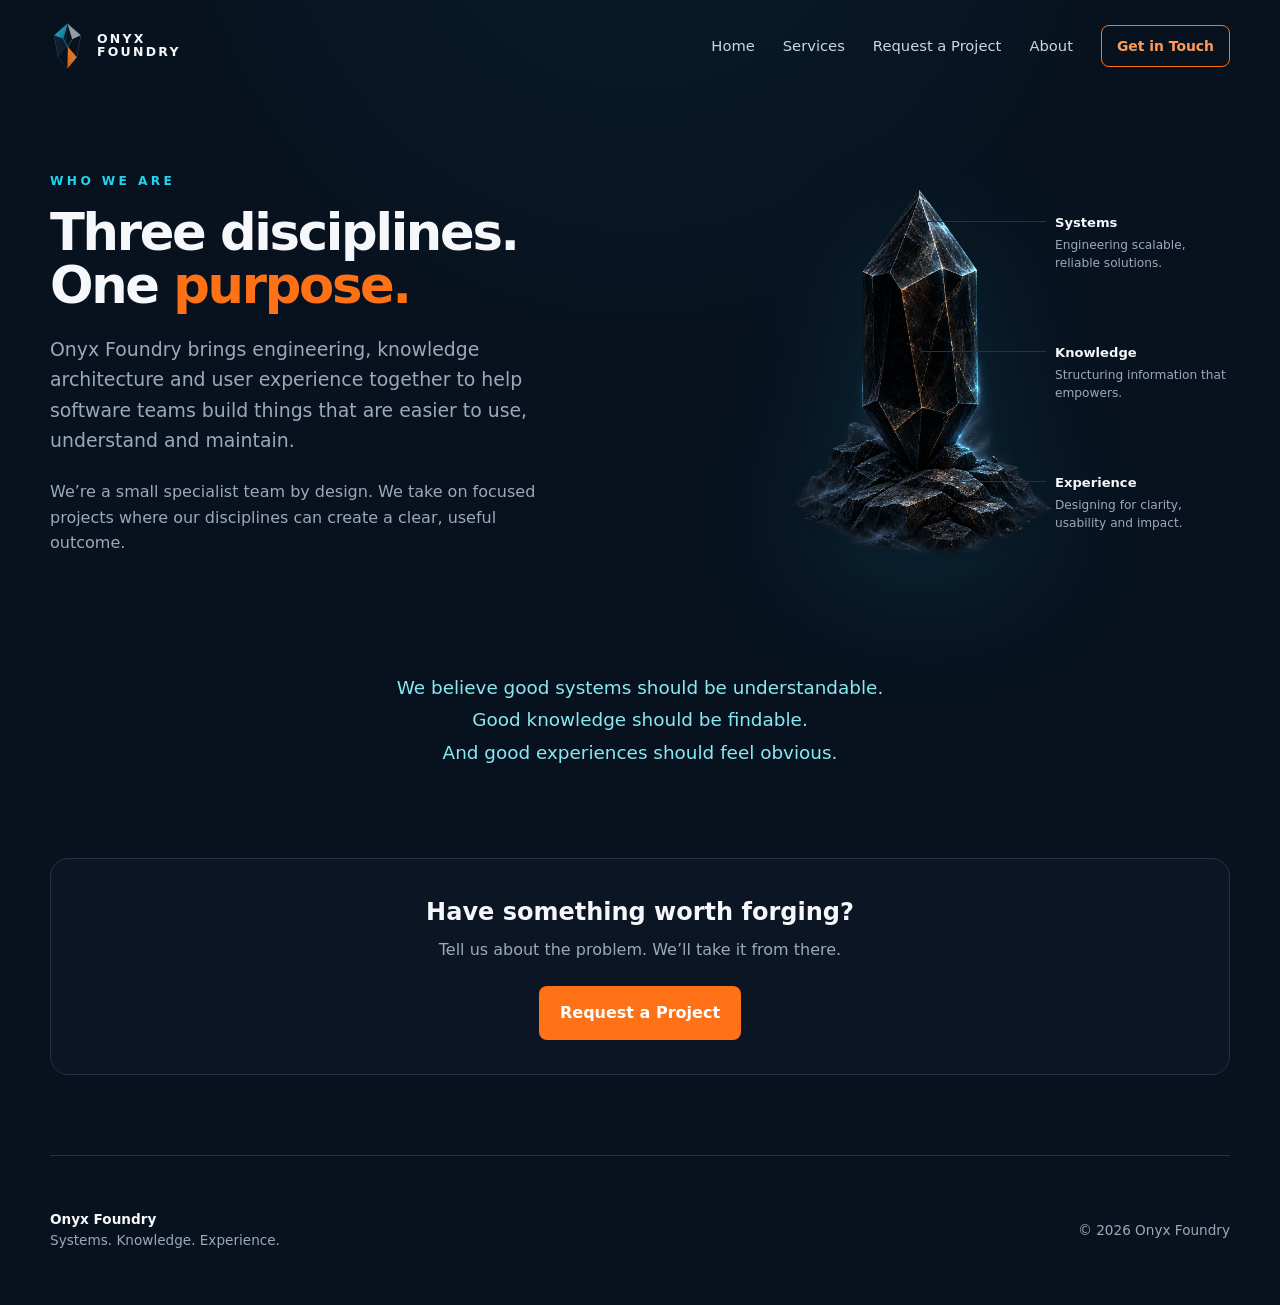
==== about.html @ 4afd4679 "Update images in About and Index pages; replace SVGs with PNGs and adjust styles" ====
<!doctype html>
<html lang="en">

<head>
  <meta charset="utf-8">
  <meta name="viewport" content="width=device-width, initial-scale=1">
  <title>About | Onyx Foundry</title>
  <meta name="description"
    content="Onyx Foundry combines systems engineering, knowledge architecture and experience design.">
  <meta name="theme-color" content="#08121F">
  <link rel="icon" href="assets/brand/onyx-mark.svg" type="image/svg+xml">
  <link rel="stylesheet" href="css/styles.css">
</head>
<!-- Google tag (gtag.js) -->
<script async src="https://www.googletagmanager.com/gtag/js?id=G-RPSM9ZNHGH"></script>
<script>
  window.dataLayer = window.dataLayer || [];
  function gtag() { dataLayer.push(arguments); }
  gtag('js', new Date());

  gtag('config', 'G-RPSM9ZNHGH');
</script>

<body>
  <div class="page-shell">

    <header class="site-header">
      <a class="brand" href="index.html" aria-label="Onyx Foundry home">
        <img src="assets/brand/onyx-mark.svg" alt="" class="brand-mark">
        <span class="brand-name">ONYX<br>FOUNDRY</span>
      </a>

      <button class="nav-toggle" aria-expanded="false" aria-controls="site-nav">
        <span class="sr-only">Toggle navigation</span>
        <span></span><span></span><span></span>
      </button>

      <nav id="site-nav" class="site-nav" aria-label="Primary">
        <a href="index.html">Home</a>
        <a href="services.html">Services</a>
        <a href="request.html">Request a Project</a>
        <a href="about.html">About</a>
        <a class="button button-small button-outline" href="request.html">Get in Touch</a>
      </nav>
    </header>

    <main>
      <section class="about-layout">
        <div class="about-copy">
          <p class="eyebrow">Who we are</p>
          <h1>Three disciplines.<br>One <span>purpose.</span></h1>
          <p class="lead">Onyx Foundry brings engineering, knowledge architecture and user experience together to help
            software teams build things that are easier to use, understand and maintain.</p>
          <p>We’re a small specialist team by design. We take on focused projects where our disciplines can create a
            clear, useful outcome.</p>
        </div>

        <div class="discipline-visual">
          <img src="assets/images/hero/onyx-raw.png" alt="Unforged onyx crystal">
          <div class="discipline d1"><strong>Systems</strong><span>Engineering scalable, reliable solutions.</span>
          </div>
          <div class="discipline d2"><strong>Knowledge</strong><span>Structuring information that empowers.</span></div>
          <div class="discipline d3"><strong>Experience</strong><span>Designing for clarity, usability and
              impact.</span></div>
        </div>
      </section>

      <section class="manifesto">
        <p>We believe good systems should be understandable.</p>
        <p>Good knowledge should be findable.</p>
        <p>And good experiences should feel obvious.</p>
      </section>

      <section class="cta-band centered-cta">
        <div>
          <h2>Have something worth forging?</h2>
          <p>Tell us about the problem. We’ll take it from there.</p>
        </div>
        <a class="button button-primary" href="request.html">Request a Project</a>
      </section>
    </main>

    <footer class="site-footer">
      <div>
        <strong>Onyx Foundry</strong>
        <span>Systems. Knowledge. Experience.</span>
      </div>
      <p>© <span data-current-year></span> Onyx Foundry</p>
    </footer>

  </div>
  <script src="js/main.js" defer></script>
</body>

</html>
---- css/styles.css ----
:root{
    --bg:#08121F;
    --surface:#0E1929;
    --surface-2:#101E31;
    --border:#243244;
    --text:#F5F7FA;
    --muted:#9BA9BC;
    --cyan:#22D3EE;
    --cyan-dark:#0F6C85;
    --orange:#FF7117;
    --gold:#F59E42;
    --max:1180px;
    --radius:18px;
    --shadow:0 24px 80px rgba(0,0,0,.24);
}
*{box-sizing:border-box}
html{scroll-behavior:smooth}
body{
    margin:0;
    background:
        radial-gradient(circle at 50% -10%,rgba(34,211,238,.05),transparent 32%),
        var(--bg);
    color:var(--text);
    font-family:Inter,ui-sans-serif,system-ui,-apple-system,BlinkMacSystemFont,"Segoe UI",sans-serif;
    line-height:1.6;
}
a{color:inherit}
img{max-width:100%;display:block}
button,input,select,textarea{font:inherit}
button{cursor:pointer}
.sr-only{position:absolute;width:1px;height:1px;padding:0;margin:-1px;overflow:hidden;clip:rect(0,0,0,0);white-space:nowrap;border:0}
.page-shell{width:min(calc(100% - 40px),var(--max));margin:auto}
.site-header{
    min-height:92px;display:flex;align-items:center;justify-content:space-between;gap:32px;
}
.brand{display:flex;align-items:center;gap:12px;text-decoration:none;font-weight:800;letter-spacing:.18em;line-height:1.02;font-size:.78rem}
.brand-mark{width:35px;height:48px}
.site-nav{display:flex;align-items:center;gap:28px;font-size:.92rem}
.site-nav>a:not(.button){color:#CCD6E2;text-decoration:none}
.site-nav>a:not(.button):hover{color:var(--cyan)}
.button{display:inline-flex;align-items:center;justify-content:center;border-radius:8px;padding:13px 20px;text-decoration:none;font-weight:700;border:1px solid transparent;transition:.18s ease}
.button:hover{transform:translateY(-1px)}
.button-primary{background:var(--orange);color:white}
.button-secondary{background:#103044;border-color:#1A6178;color:#78E5F5}
.button-outline{border-color:var(--orange);color:#FF9A59;background:transparent}
.button-small{padding:9px 15px;font-size:.87rem}
.button-full{width:100%;margin-top:4px}
.nav-toggle{display:none;background:none;border:0;padding:8px}
.nav-toggle span:not(.sr-only){display:block;width:24px;height:2px;background:var(--text);margin:5px}
main{padding-bottom:70px}
.hero{min-height:450px;display:grid;align-items:center}
.split {
    grid-template-columns: 1.1fr .98fr;
    gap: 50px;
}
.eyebrow{text-transform:uppercase;letter-spacing:.28em;color:var(--cyan);font-size:.76rem;font-weight:800;margin-bottom:14px}
h1,h2,h3,p{margin-top:0}
h1 {
    font-size: clamp(2.7rem, 4.2vw, 4rem);
    line-height: 1.02;
    letter-spacing: -0.045em;
    margin-bottom: 24px;
}
h1 span,h2 span{color:var(--orange)}
.lead{font-size:1.18rem;color:var(--muted);max-width:680px}
.actions{display:flex;gap:12px;margin-top:32px;flex-wrap:wrap}
.hero-art {
    width: 100%;
    max-width: 420px;
    margin-inline: auto;
}

.hero-art img {
    width: 100%;
    height: auto;
    border-radius: 24px;
    filter: drop-shadow(0 32px 64px rgba(34, 211, 238, 0.12));
}
.pillars{border-top:1px solid var(--border);border-bottom:1px solid var(--border);padding:28px 0;margin-bottom:96px}
.four{display:grid;grid-template-columns:repeat(4,1fr);gap:28px}
.pillars article{display:grid;grid-template-columns:auto 1fr;column-gap:12px}
.pillars .icon{grid-row:1/3;color:var(--cyan);font-size:1.25rem}
.pillars h2{font-size:.95rem;margin-bottom:3px}
.pillars p{color:var(--muted);font-size:.86rem;margin:0}
.section{margin:80px 0}
.compact{margin-top:60px}
.section-heading{text-align:center;margin-bottom:36px}
.section-heading h2,.page-intro h1{font-size:clamp(2rem,4vw,3.1rem);letter-spacing:-.035em}
.cards{display:grid;grid-template-columns:repeat(4,1fr);gap:14px}
.card,.service,.project-form{
    background:linear-gradient(145deg,rgba(14,25,41,.95),rgba(8,18,31,.95));
    border:1px solid var(--border);border-radius:var(--radius);box-shadow:var(--shadow)
}
.card{padding:26px;min-height:250px}
.card h3{font-size:1.05rem;line-height:1.35}
.card p{color:var(--muted);font-size:.92rem}
.card a{color:var(--cyan);text-decoration:none;font-weight:700;font-size:.9rem}
.cta-band{margin:60px 0 10px;padding:34px 38px;border:1px solid var(--border);border-radius:var(--radius);display:flex;align-items:center;justify-content:space-between;gap:24px;background:rgba(14,25,41,.55)}
.cta-band h2{margin-bottom:5px}
.cta-band p{color:var(--muted);margin-bottom:0}
.page-intro{padding:95px 0 48px}
.centered{text-align:center}
.centered .lead{margin-inline:auto}
.service-grid{display:grid;grid-template-columns:1fr 1fr;gap:18px}
.service{padding:34px}
.service h2{font-size:1.55rem}
.service>p{color:var(--muted)}
.service-meta{border-top:1px solid var(--border);margin-top:28px;padding-top:22px;display:grid;gap:16px}
.service-meta div{display:grid;gap:3px}
.service-meta strong{font-size:.82rem}
.service-meta span{color:var(--muted);font-size:.9rem}
.request-layout{display:grid;grid-template-columns:.75fr 1.25fr;gap:70px;align-items:start;padding:85px 0}
.request-copy{padding-top:38px}
.request-copy h1,.about-copy h1{font-size:clamp(2.7rem, 4.2vw, 4rem)}
.quiet-note{margin-top:45px;padding-left:18px;border-left:2px solid var(--cyan)}
.quiet-note p{color:var(--muted);margin:4px 0 0}
.project-form{padding:30px;display:grid;gap:17px}
.form-row{display:grid;grid-template-columns:1fr 1fr;gap:13px}
label{display:grid;gap:7px;color:#D7E0E9;font-size:.86rem}
input,select,textarea{
    width:100%;border:1px solid var(--border);background:#0B1625;color:var(--text);border-radius:7px;padding:13px 14px;outline:none
}
textarea{resize:vertical}
input:focus,select:focus,textarea:focus{border-color:var(--cyan);box-shadow:0 0 0 3px rgba(34,211,238,.08)}
.invalid{border-color:#FF8A65!important}
.field-error{font-size:.77rem;color:#FFAE94;margin-top:-4px}
.muted{color:var(--muted)}
.honeypot{position:absolute!important;left:-9999px!important;width:1px!important;height:1px!important}
.form-status{min-height:1.4em;margin:0;text-align:center;color:var(--muted);font-size:.88rem}
.form-status.success{color:#8CE8D1}
.form-status.error{color:#FFAE94}
.about-layout {
    display: grid;
    grid-template-columns: 0.9fr 1.1fr;
    gap: 45px;
    align-items: center;
    padding: 45px 0 35px;
}

.about-copy {
    max-width: 520px;
}

.about-copy h1 {
    font-size: clamp(2.7rem, 4vw, 3.8rem);
    line-height: 1.04;
    letter-spacing: -0.045em;
    margin-bottom: 22px;
}

.about-copy .lead {
    max-width: 560px;
}

.about-copy > p:not(.eyebrow, .lead) {
    color: var(--muted);
    max-width: 520px;
    margin-top: 24px;
}


/* Visual composition */

.discipline-visual {
    position: relative;
    width: 100%;
    max-width: 650px;
    height: 470px;
    margin-inline: auto;
}

.discipline-visual > img {
    position: absolute;
    left: 50%;
    top: 50%;
    width: auto;
    height: 430px;
    max-width: none;
    transform: translate(-50%, -50%);
    border-radius: 24px;
    filter: drop-shadow(0 32px 64px rgba(34, 211, 238, 0.12));
}


/* Discipline labels */

.discipline {
    position: absolute;
    right: 0;
    width: 175px;
    display: grid;
    gap: 3px;
}

.discipline strong {
    font-size: .82rem;
    color: var(--text);
}

.discipline span {
    color: var(--muted);
    font-size: .76rem;
    line-height: 1.5;
}


/* Position the three disciplines */

.d1 {
    top: 75px;
}

.d2 {
    top: 205px;
}

.d3 {
    top: 335px;
}


/* Connector lines */

.discipline::before {
    content: "";
    position: absolute;
    right: 105%;
    top: 9px;
    width: 115px;
    height: 1px;
    background: var(--border);
}


/* Small angled section leading from crystal */

.d1::before {
    width: 125px;
}

.d2::before {
    width: 125px;
}

.d3::before {
    width: 125px;
}

/* Manifesto */

.manifesto {
    text-align: center;
    padding: 28px 0 28px;
    color: #87E9F4;
    font-size: 1.15rem;
}

.manifesto p {
    margin: 3px;
}
.centered-cta{flex-direction:column;text-align:center}
.site-footer{min-height:150px;border-top:1px solid var(--border);display:flex;justify-content:space-between;align-items:center;color:var(--muted);font-size:.85rem}
.site-footer>div{display:grid}
.site-footer strong{color:var(--text)}
.site-footer p{margin:0}

@media (max-width:900px){
    .site-nav{position:absolute;top:82px;left:20px;right:20px;padding:20px;background:#0B1625;border:1px solid var(--border);border-radius:12px;display:none;flex-direction:column;align-items:stretch;z-index:5}
    .site-nav.open{display:flex}
    .nav-toggle{display:block}
    .split,.request-layout,.about-layout{grid-template-columns:1fr}
    .hero{padding-top:55px}
    .hero-art{order:-1}
    .hero-art img{max-height:360px;margin:auto}
    .four,.cards{grid-template-columns:1fr 1fr}
    .service-grid{grid-template-columns:1fr}
    .request-layout{gap:20px}
    .discipline-visual{min-height:auto}
    .discipline{position:static;width:auto;margin:10px 0 0 20px}
    .discipline-visual>img{height:auto;max-height:420px}
}
@media (max-width:620px){
    .page-shell{width:min(calc(100% - 28px),var(--max))}
    .four,.cards,.form-row{grid-template-columns:1fr}
    .hero{min-height:auto}
    h1{font-size:2.85rem}
    .cta-band{align-items:flex-start;flex-direction:column;padding:26px}
    .site-footer{align-items:flex-start;flex-direction:column;justify-content:center;gap:12px}
}
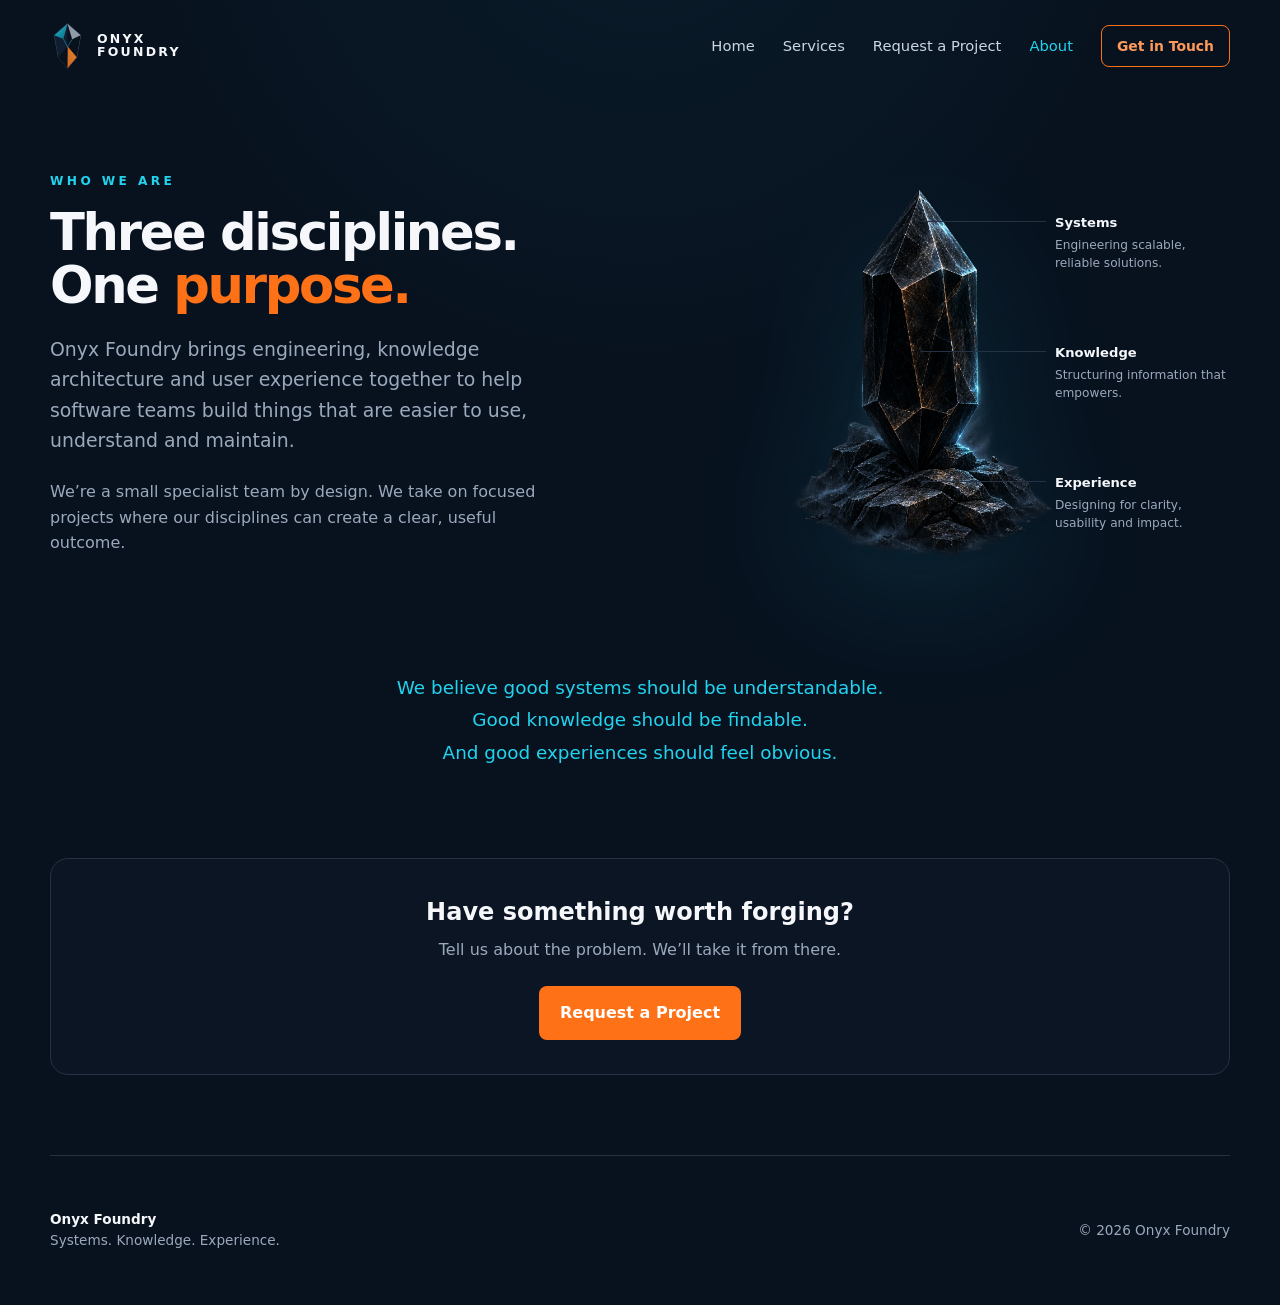
==== commit c22d7d9d: "Enhance website styles and functionality - Added media query for reduced motion preference in CSS. -" ====
--- a/about.html
+++ b/about.html
@@ -2,24 +2,25 @@
 <html lang="en">
 
 <head>
+  <!-- Google tag (gtag.js) -->
+  <script async src="https://www.googletagmanager.com/gtag/js?id=G-RPSM9ZNHGH"></script>
+  <script>
+    window.dataLayer = window.dataLayer || [];
+    function gtag() { dataLayer.push(arguments); }
+    gtag('js', new Date());
+  
+    gtag('config', 'G-RPSM9ZNHGH');
+  </script>
   <meta charset="utf-8">
   <meta name="viewport" content="width=device-width, initial-scale=1">
-  <title>About | Onyx Foundry</title>
+  <title>Onyx Foundry | About</title>
   <meta name="description"
     content="Onyx Foundry combines systems engineering, knowledge architecture and experience design.">
+  <link rel="canonical" href="https://onyx-foundry.com/about.html">
   <meta name="theme-color" content="#08121F">
   <link rel="icon" href="assets/brand/onyx-mark.svg" type="image/svg+xml">
   <link rel="stylesheet" href="css/styles.css">
 </head>
-<!-- Google tag (gtag.js) -->
-<script async src="https://www.googletagmanager.com/gtag/js?id=G-RPSM9ZNHGH"></script>
-<script>
-  window.dataLayer = window.dataLayer || [];
-  function gtag() { dataLayer.push(arguments); }
-  gtag('js', new Date());
-
-  gtag('config', 'G-RPSM9ZNHGH');
-</script>
 
 <body>
   <div class="page-shell">
@@ -39,7 +40,7 @@
         <a href="index.html">Home</a>
         <a href="services.html">Services</a>
         <a href="request.html">Request a Project</a>
-        <a href="about.html">About</a>
+        <a href="about.html" aria-current="page">About</a>
         <a class="button button-small button-outline" href="request.html">Get in Touch</a>
       </nav>
     </header>
@@ -56,7 +57,7 @@
         </div>
 
         <div class="discipline-visual">
-          <img src="assets/images/hero/onyx-raw.png" alt="Unforged onyx crystal">
+          <img src="assets/images/hero/onyx-raw.png" alt="Unforged onyx crystal" loading="lazy" decoding="async">
           <div class="discipline d1"><strong>Systems</strong><span>Engineering scalable, reliable solutions.</span>
           </div>
           <div class="discipline d2"><strong>Knowledge</strong><span>Structuring information that empowers.</span></div>
--- a/css/styles.css
+++ b/css/styles.css
@@ -16,6 +16,7 @@
 }
 *{box-sizing:border-box}
 html{scroll-behavior:smooth}
+@media (prefers-reduced-motion: reduce){html{scroll-behavior:auto}}
 body{
     margin:0;
     background:
@@ -39,6 +40,7 @@
 .site-nav{display:flex;align-items:center;gap:28px;font-size:.92rem}
 .site-nav>a:not(.button){color:#CCD6E2;text-decoration:none}
 .site-nav>a:not(.button):hover{color:var(--cyan)}
+.site-nav>a[aria-current="page"]{color:var(--cyan)}
 .button{display:inline-flex;align-items:center;justify-content:center;border-radius:8px;padding:13px 20px;text-decoration:none;font-weight:700;border:1px solid transparent;transition:.18s ease}
 .button:hover{transform:translateY(-1px)}
 .button-primary{background:var(--orange);color:white}
@@ -252,7 +254,7 @@
 .manifesto {
     text-align: center;
     padding: 28px 0 28px;
-    color: #87E9F4;
+    color: var(--cyan);
     font-size: 1.15rem;
 }
 
@@ -260,6 +262,121 @@
     margin: 3px;
 }
 .centered-cta{flex-direction:column;text-align:center}
+
+/* Lifecycle grid */
+
+.lifecycle{padding:0 0 20px}
+.lifecycle-grid{display:grid;grid-template-columns:repeat(3,1fr);gap:14px}
+.lifecycle-stage{
+    display:flex;flex-direction:column;align-items:center;gap:10px;
+    padding:28px 18px 24px;
+    background:linear-gradient(145deg,rgba(14,25,41,.95),rgba(8,18,31,.95));
+    border:1px solid var(--border);border-radius:var(--radius);
+    text-decoration:none;text-align:center;
+    transition:border-color .18s ease,transform .18s ease;
+}
+.lifecycle-stage:hover{border-color:var(--cyan);transform:translateY(-2px)}
+.lifecycle-crystal{width:40px;height:56px}
+.lifecycle-name{font-size:.92rem;font-weight:700;color:var(--text);line-height:1.3}
+.lifecycle-action{font-size:.8rem;color:var(--muted)}
+
+/* Page nav */
+
+.page-nav{
+    position:sticky;top:0;z-index:4;
+    display:flex;justify-content:center;gap:18px;
+    padding:14px 0;
+    background:rgba(8,18,31,.85);
+    backdrop-filter:blur(12px);
+    -webkit-backdrop-filter:blur(12px);
+    border-bottom:1px solid var(--border);
+    font-size:.88rem;
+}
+.page-nav a{color:var(--muted);text-decoration:none;white-space:nowrap}
+.page-nav a:hover{color:var(--cyan)}
+
+/* Rails */
+
+.rails-section{display:grid;grid-template-columns:1fr 1fr;gap:18px;margin:48px 0}
+.rail{padding:28px;border-radius:var(--radius);background:rgba(14,25,41,.55);border:1px solid var(--border)}
+.rail-experience{border-left:3px solid var(--cyan)}
+.rail-governance{border-left:3px solid var(--gold)}
+.rail-label{font-size:.76rem;text-transform:uppercase;letter-spacing:.22em;font-weight:800;margin-bottom:4px}
+.rail-experience .rail-label{color:var(--cyan)}
+.rail-governance .rail-label{color:var(--gold)}
+.rail-tagline{font-weight:700;font-size:1.05rem;margin-bottom:8px}
+.rail>p{color:var(--muted);font-size:.92rem}
+.rail-detail{font-size:.85rem!important;color:var(--muted)}
+.rail-includes{display:flex;flex-wrap:wrap;gap:8px;margin-top:14px}
+.rail-includes span{font-size:.78rem;color:var(--muted);padding:4px 10px;border:1px solid var(--border);border-radius:6px}
+
+/* Stage details */
+
+.stage-detail{scroll-margin-top:64px;padding:56px 0;border-top:1px solid var(--border)}
+.stage-header h2{font-size:1.8rem;margin-bottom:8px}
+.stage-tagline{font-size:1.1rem;color:var(--muted);margin-bottom:20px;max-width:640px}
+.stage-kicker{font-size:.88rem;color:var(--cyan);font-weight:600;margin-bottom:8px}
+.stage-body{margin-bottom:24px}
+.stage-body p{color:var(--muted);font-size:.95rem;max-width:640px}
+.stage-human-note{font-size:.9rem;color:var(--muted);opacity:.85}
+.stage-columns{display:grid;grid-template-columns:1.3fr .7fr;gap:40px;align-items:start}
+.stage-services{
+    background:rgba(8,18,31,.6);border:1px solid var(--border);border-radius:var(--radius);
+    padding:24px 28px;
+}
+.stage-services h3{
+    font-size:.72rem;text-transform:uppercase;letter-spacing:.2em;
+    color:var(--cyan);margin-bottom:16px;
+}
+.stage-services ul{list-style:none;padding:0;margin:0;display:grid;gap:10px}
+.stage-services li{font-size:.9rem;color:var(--muted);padding-left:0}
+.stage-callout{
+    border-left:3px solid var(--gold);padding:16px 20px;margin-bottom:20px;
+    background:rgba(245,158,66,.04);border-radius:0 var(--radius) var(--radius) 0;
+}
+.stage-callout p{font-size:.92rem;color:var(--muted);margin:0}
+.stage-cta{color:var(--cyan);text-decoration:none;font-weight:700;font-size:.92rem;display:inline-block;margin-top:8px}
+.stage-cta:hover{color:var(--text)}
+.stage-inset{display:grid;grid-template-columns:1fr 1fr;gap:24px;margin:24px 0}
+
+/* Diagnostic */
+
+.diagnostic-section{padding:64px 0;border-top:1px solid var(--border)}
+.diagnostic-fieldset{border:none;padding:0;margin:0}
+.diagnostic-legend{display:block;margin-bottom:28px}
+.diagnostic-title{display:block;font-size:1.6rem;font-weight:800;margin-bottom:8px}
+.diagnostic-intro{display:block;font-size:1rem;color:var(--muted)}
+.diagnostic-grid{display:grid;grid-template-columns:repeat(2,1fr);gap:14px}
+.diagnostic-card{
+    display:grid;grid-template-columns:auto auto 1fr;align-items:start;gap:12px;
+    padding:20px 22px;cursor:pointer;
+    background:rgba(14,25,41,.55);border:1px solid var(--border);border-radius:var(--radius);
+    font-size:.92rem;color:var(--muted);line-height:1.5;
+    transition:border-color .18s ease;
+}
+.diagnostic-card:has(input:checked){border-color:var(--cyan);background:rgba(34,211,238,.04)}
+.diagnostic-card input{position:absolute;opacity:0;pointer-events:none}
+.diagnostic-check{
+    width:18px;height:18px;border-radius:50%;border:2px solid var(--border);
+    margin-top:2px;transition:border-color .18s ease,background .18s ease;
+}
+.diagnostic-card:has(input:checked) .diagnostic-check{border-color:var(--cyan);background:var(--cyan)}
+.diagnostic-action{text-align:center;margin-top:24px}
+.diagnostic-cta-link{
+    display:inline-block;padding:13px 28px;
+    background:var(--orange);color:var(--bg);
+    font-weight:700;border-radius:8px;text-decoration:none;
+    transition:transform .18s ease;
+}
+.diagnostic-cta-link:hover{transform:translateY(-1px)}
+.diagnostic-catchall{
+    margin-top:18px;padding:22px 26px;
+    border:2px dashed var(--border);border-radius:var(--radius);
+    text-align:center;
+}
+.diagnostic-catchall p{color:var(--muted);font-size:.92rem;margin-bottom:12px}
+.diagnostic-catchall a{color:var(--cyan);text-decoration:none;font-weight:700;font-size:.92rem}
+
 .site-footer{min-height:150px;border-top:1px solid var(--border);display:flex;justify-content:space-between;align-items:center;color:var(--muted);font-size:.85rem}
 .site-footer>div{display:grid}
 .site-footer strong{color:var(--text)}
@@ -279,6 +396,12 @@
     .discipline-visual{min-height:auto}
     .discipline{position:static;width:auto;margin:10px 0 0 20px}
     .discipline-visual>img{height:auto;max-height:420px}
+    .lifecycle-grid{grid-template-columns:repeat(2,1fr)}
+    .stage-columns{grid-template-columns:1fr}
+    .stage-inset{grid-template-columns:1fr}
+    .diagnostic-grid{grid-template-columns:1fr 1fr}
+    .page-nav{gap:10px;font-size:.82rem}
+    .rails-section{grid-template-columns:1fr}
 }
 @media (max-width:620px){
     .page-shell{width:min(calc(100% - 28px),var(--max))}
@@ -287,4 +410,12 @@
     h1{font-size:2.85rem}
     .cta-band{align-items:flex-start;flex-direction:column;padding:26px}
     .site-footer{align-items:flex-start;flex-direction:column;justify-content:center;gap:12px}
-}
+    .lifecycle-grid{grid-template-columns:repeat(2,1fr)}
+    .lifecycle-stage{padding:20px 12px 18px}
+    .lifecycle-name{font-size:.85rem;word-break:break-word}
+    .lifecycle-crystal{width:30px;height:42px}
+    .diagnostic-grid{grid-template-columns:1fr}
+    .page-nav{flex-wrap:wrap}
+    .rail-includes{gap:6px}
+    .stage-inset{grid-template-columns:1fr}
+}
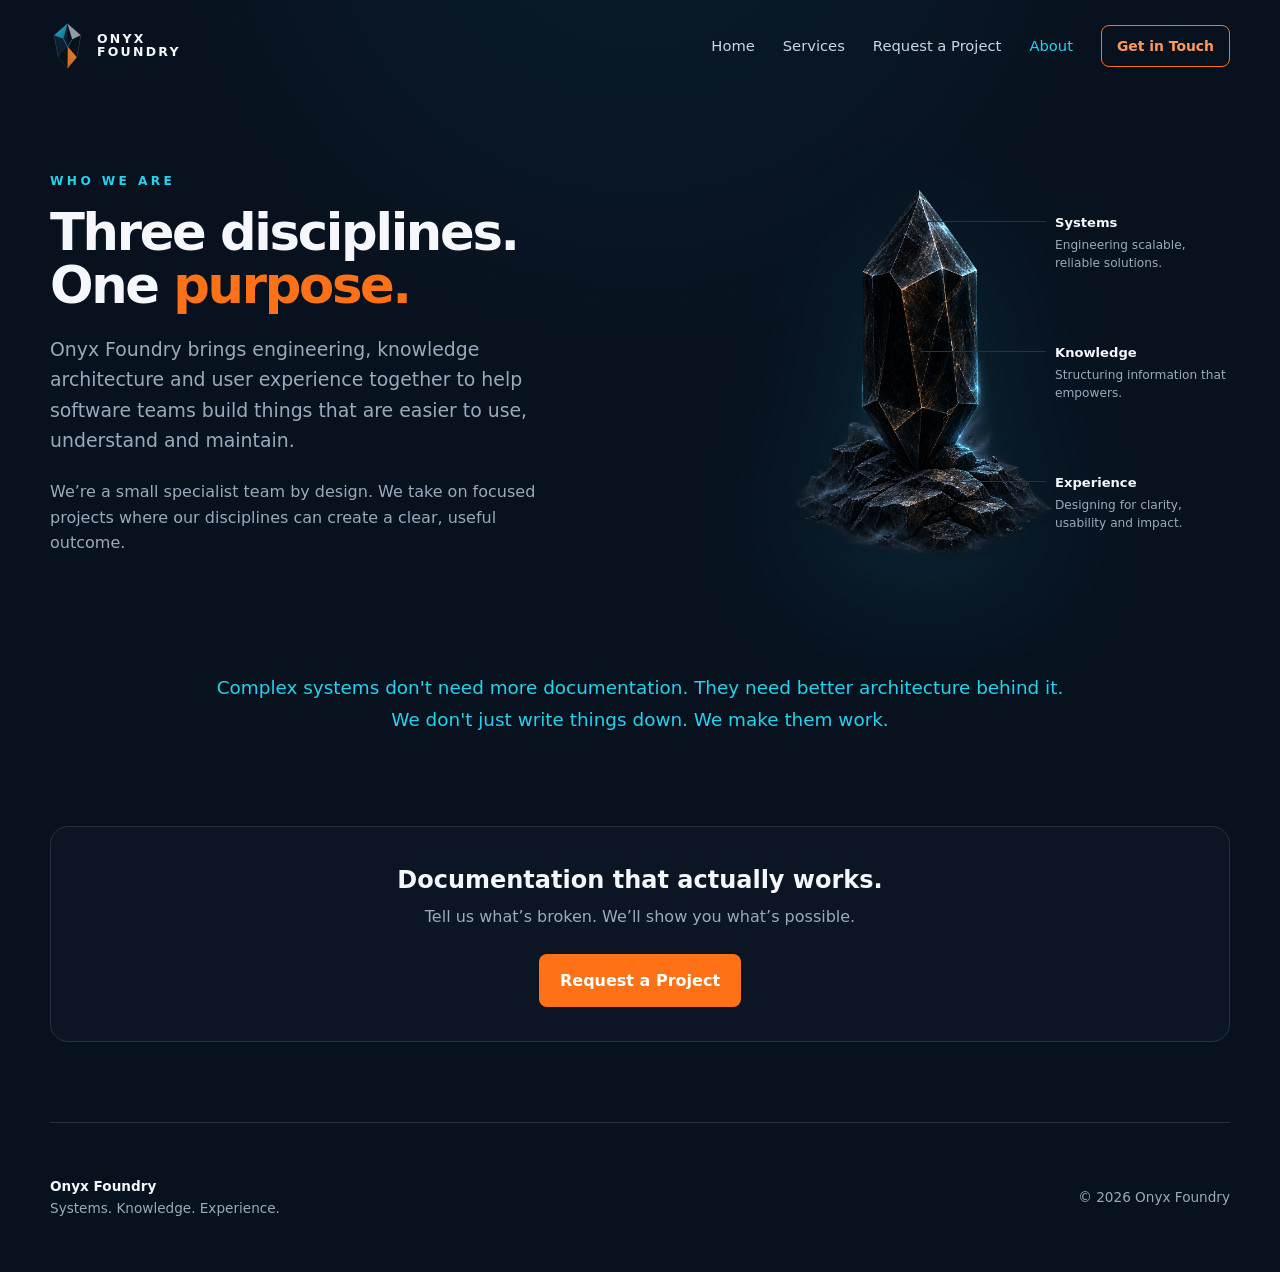
==== commit be7a3bee: "Tighten copy across homepage and about page Remove "Impact" pillar from homepage, keeping the three " ====
--- a/about.html
+++ b/about.html
@@ -67,15 +67,14 @@
       </section>
 
       <section class="manifesto">
-        <p>We believe good systems should be understandable.</p>
-        <p>Good knowledge should be findable.</p>
-        <p>And good experiences should feel obvious.</p>
+        <p>Complex systems don't need more documentation. They need better architecture behind it.</p>
+        <p>We don't just write things down. We make them work.</p>
       </section>
 
       <section class="cta-band centered-cta">
         <div>
-          <h2>Have something worth forging?</h2>
-          <p>Tell us about the problem. We’ll take it from there.</p>
+          <h2>Documentation that actually works.</h2>
+          <p>Tell us what’s broken. We’ll show you what’s possible.</p>
         </div>
         <a class="button button-primary" href="request.html">Request a Project</a>
       </section>
--- a/css/styles.css
+++ b/css/styles.css
@@ -76,11 +76,10 @@
 .hero-art img {
     width: 100%;
     height: auto;
-    border-radius: 24px;
-    filter: drop-shadow(0 32px 64px rgba(34, 211, 238, 0.12));
 }
 .pillars{border-top:1px solid var(--border);border-bottom:1px solid var(--border);padding:28px 0;margin-bottom:96px}
 .four{display:grid;grid-template-columns:repeat(4,1fr);gap:28px}
+.three{display:grid;grid-template-columns:repeat(3,1fr);gap:28px}
 .pillars article{display:grid;grid-template-columns:auto 1fr;column-gap:12px}
 .pillars .icon{grid-row:1/3;color:var(--cyan);font-size:1.25rem}
 .pillars h2{font-size:.95rem;margin-bottom:3px}
@@ -276,7 +275,7 @@
     transition:border-color .18s ease,transform .18s ease;
 }
 .lifecycle-stage:hover{border-color:var(--cyan);transform:translateY(-2px)}
-.lifecycle-crystal{width:40px;height:56px}
+.lifecycle-crystal{width:72px;height:72px;object-fit:contain}
 .lifecycle-name{font-size:.92rem;font-weight:700;color:var(--text);line-height:1.3}
 .lifecycle-action{font-size:.8rem;color:var(--muted)}
 
@@ -312,6 +311,10 @@
 
 /* Stage details */
 
+.stage-split{display:grid;grid-template-columns:180px 1fr;gap:40px;align-items:start}
+.stage-art{width:180px;min-width:0;overflow:hidden}
+.stage-art picture{display:block}
+.stage-art img{display:block;width:100%;max-width:180px;height:auto}
 .stage-detail{scroll-margin-top:64px;padding:56px 0;border-top:1px solid var(--border)}
 .stage-header h2{font-size:1.8rem;margin-bottom:8px}
 .stage-tagline{font-size:1.1rem;color:var(--muted);margin-bottom:20px;max-width:640px}
@@ -348,6 +351,7 @@
 .diagnostic-intro{display:block;font-size:1rem;color:var(--muted)}
 .diagnostic-grid{display:grid;grid-template-columns:repeat(2,1fr);gap:14px}
 .diagnostic-card{
+    position:relative;
     display:grid;grid-template-columns:auto auto 1fr;align-items:start;gap:12px;
     padding:20px 22px;cursor:pointer;
     background:rgba(14,25,41,.55);border:1px solid var(--border);border-radius:var(--radius);
@@ -390,13 +394,16 @@
     .hero{padding-top:55px}
     .hero-art{order:-1}
     .hero-art img{max-height:360px;margin:auto}
-    .four,.cards{grid-template-columns:1fr 1fr}
+    .four,.three,.cards{grid-template-columns:1fr 1fr}
     .service-grid{grid-template-columns:1fr}
     .request-layout{gap:20px}
     .discipline-visual{min-height:auto}
     .discipline{position:static;width:auto;margin:10px 0 0 20px}
     .discipline-visual>img{height:auto;max-height:420px}
     .lifecycle-grid{grid-template-columns:repeat(2,1fr)}
+    .stage-split{grid-template-columns:1fr}
+    .stage-art{width:120px;margin:0 0 16px}
+    .stage-art img{max-width:120px}
     .stage-columns{grid-template-columns:1fr}
     .stage-inset{grid-template-columns:1fr}
     .diagnostic-grid{grid-template-columns:1fr 1fr}
@@ -405,7 +412,7 @@
 }
 @media (max-width:620px){
     .page-shell{width:min(calc(100% - 28px),var(--max))}
-    .four,.cards,.form-row{grid-template-columns:1fr}
+    .four,.three,.cards,.form-row{grid-template-columns:1fr}
     .hero{min-height:auto}
     h1{font-size:2.85rem}
     .cta-band{align-items:flex-start;flex-direction:column;padding:26px}
@@ -413,7 +420,7 @@
     .lifecycle-grid{grid-template-columns:repeat(2,1fr)}
     .lifecycle-stage{padding:20px 12px 18px}
     .lifecycle-name{font-size:.85rem;word-break:break-word}
-    .lifecycle-crystal{width:30px;height:42px}
+    .lifecycle-crystal{width:48px;height:48px}
     .diagnostic-grid{grid-template-columns:1fr}
     .page-nav{flex-wrap:wrap}
     .rail-includes{gap:6px}
